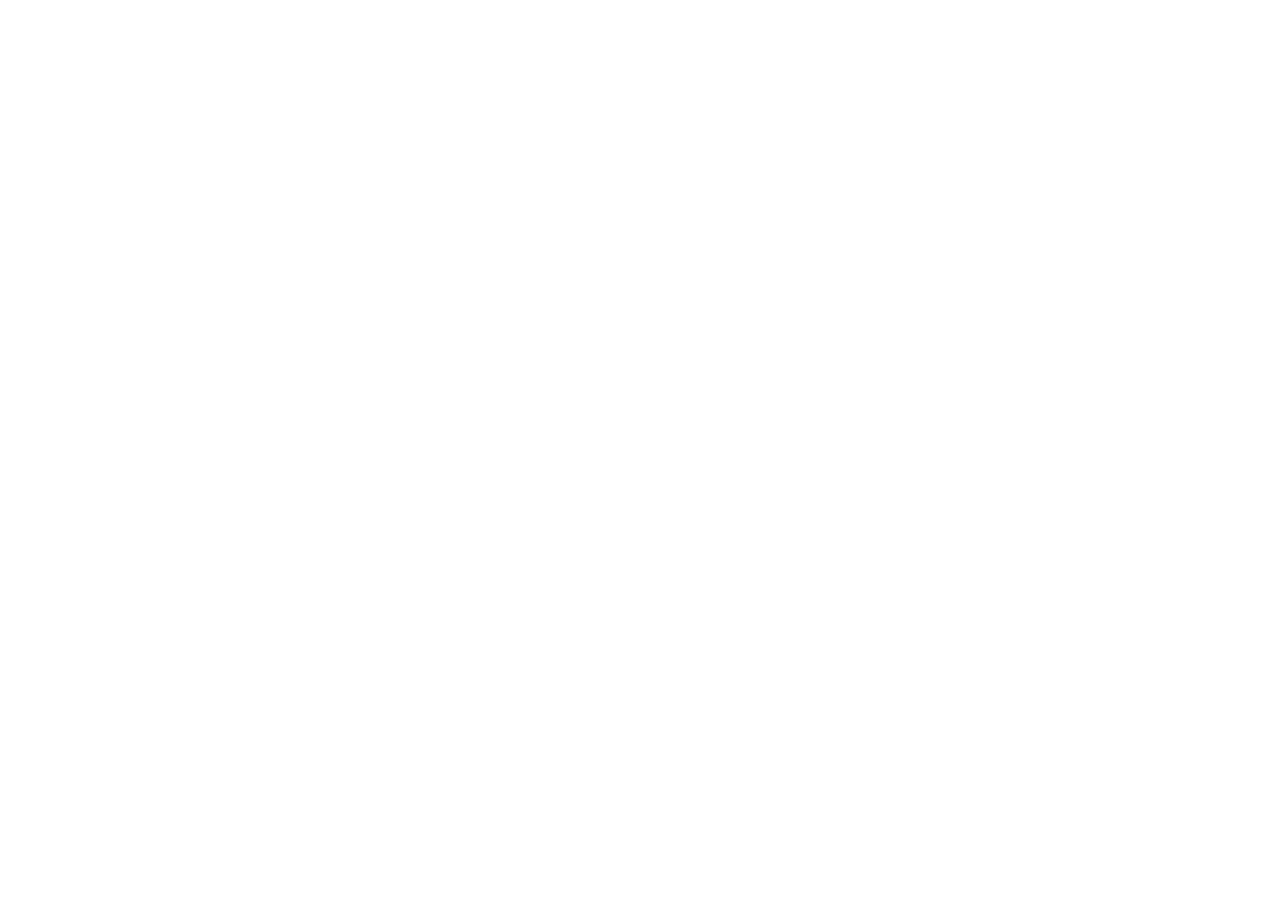
==== insta-landing-page/index.html @ 33206561 "adding initial files" ====
<!DOCTYPE html>
<html lang="en">
<head>
	<meta charset="UTF-8">
	<meta name="viewport" content="width=device-width, initial-scale=1.0">
	<link rel="stylesheet" href="style.css">
	<title>Instagram landing page</title>
</head>
<body>

</body>
</html>
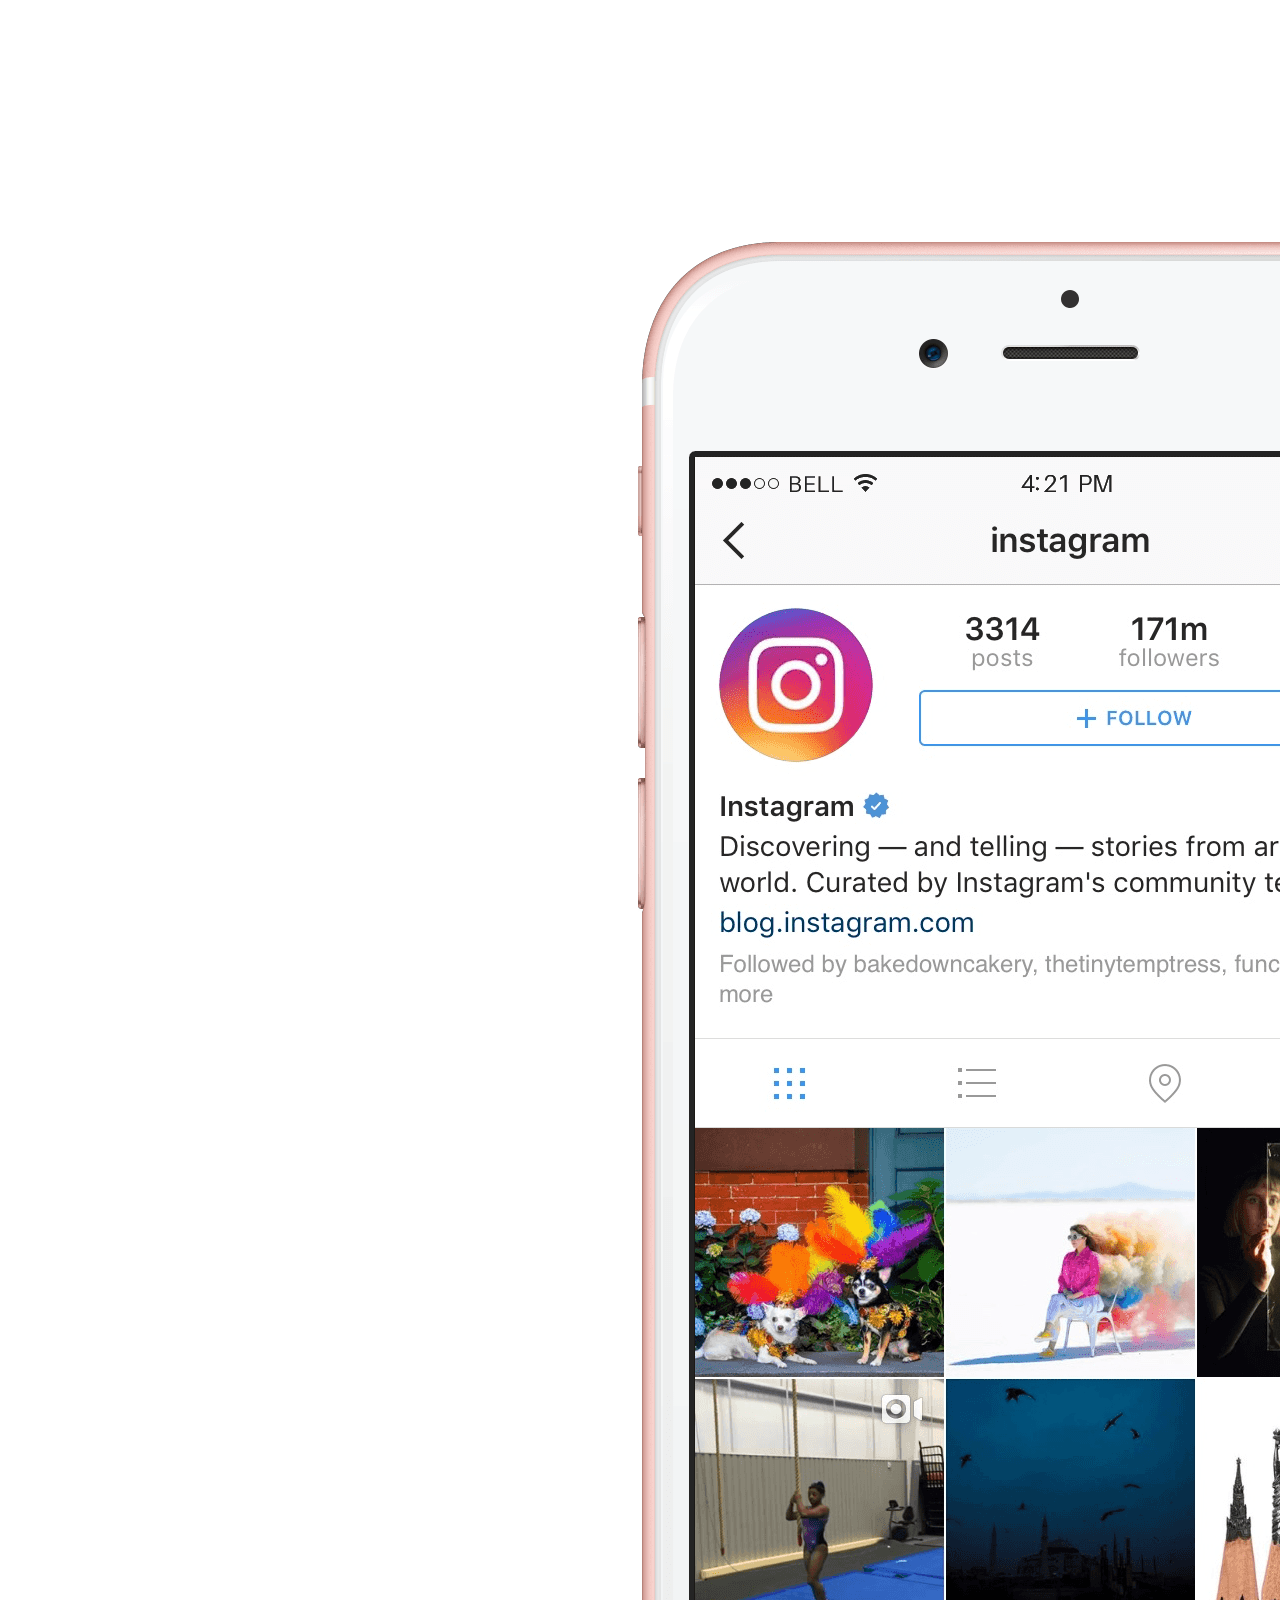
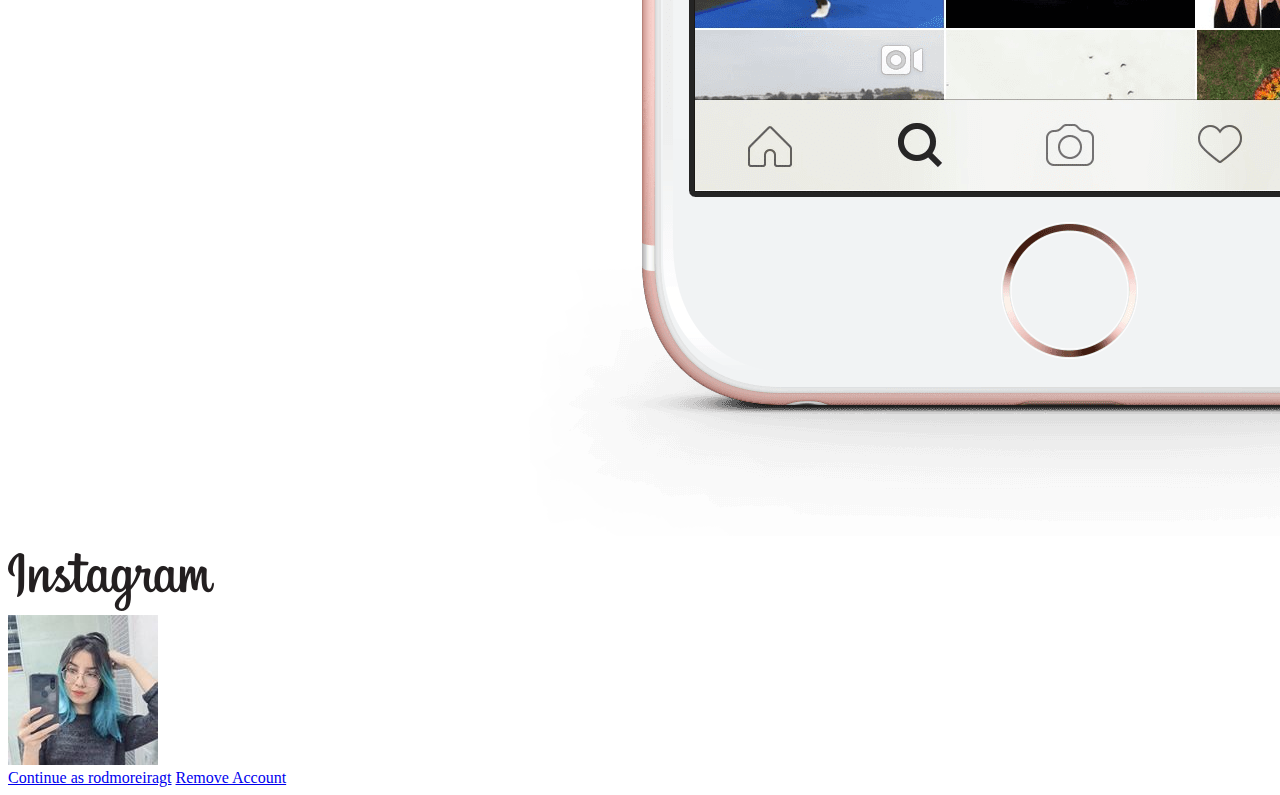
==== commit c9339cd9: "html basic structure ok" ====
--- a/insta-landing-page/index.html
+++ b/insta-landing-page/index.html
@@ -7,6 +7,20 @@
 	<title>Instagram landing page</title>
 </head>
 <body>
-
+	<div class="instagram-wrapper">
+		<div class="instagram-phone">
+			<img src="./img/instagram-celular.png" alt="smartphone">
+		</div>
+		<div class="instagram-continue">
+			<div class="group">
+				<img src="./img/instagram-logo.png" class="instagram-logo" alt="instagram logo">
+				<div class="profile-photo">
+					<img src="./img/perfil-instagram.jpg" alt="profile photo">
+				</div>
+				<a href="#" class="instagram-login">Continue as rodmoreiragt</a>
+				<a href="#" class="instagram-logout">Remove Account</a>
+			</div>
+		</div>
+	</div>
 </body>
 </html>
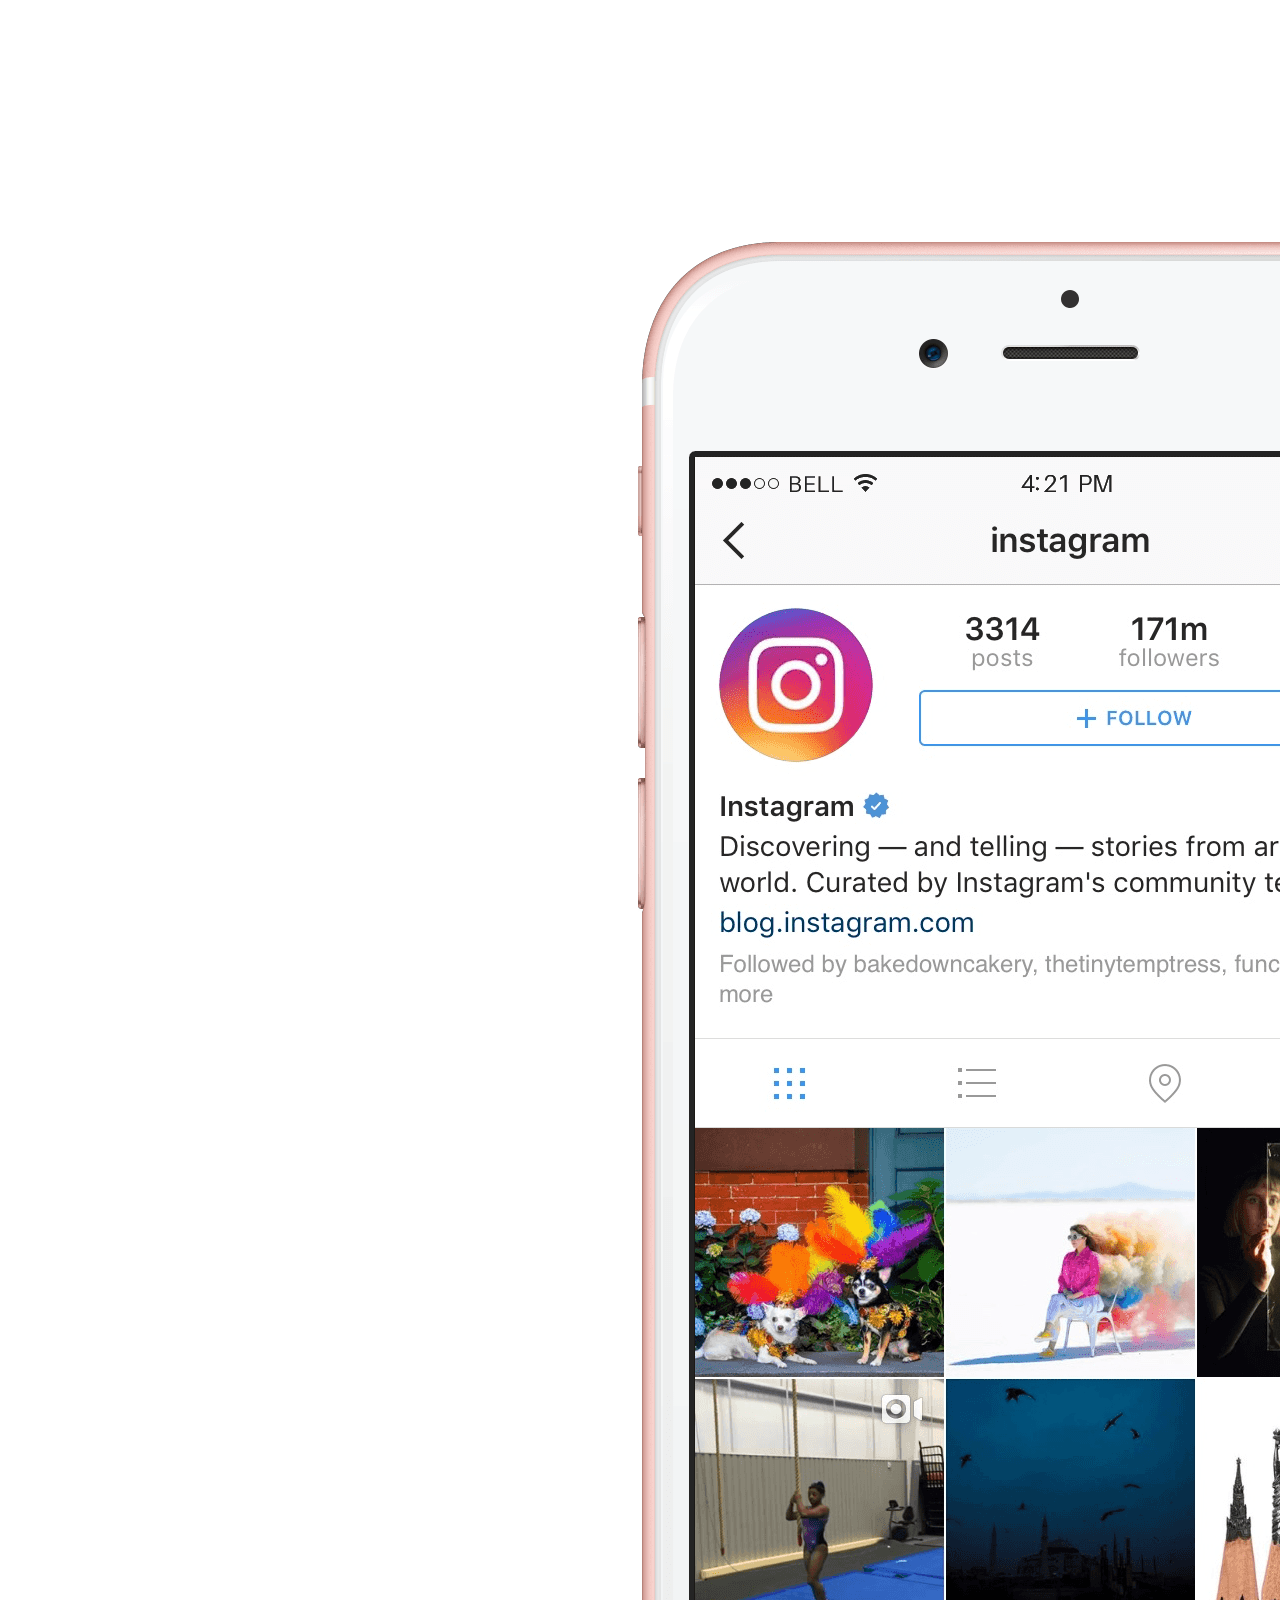
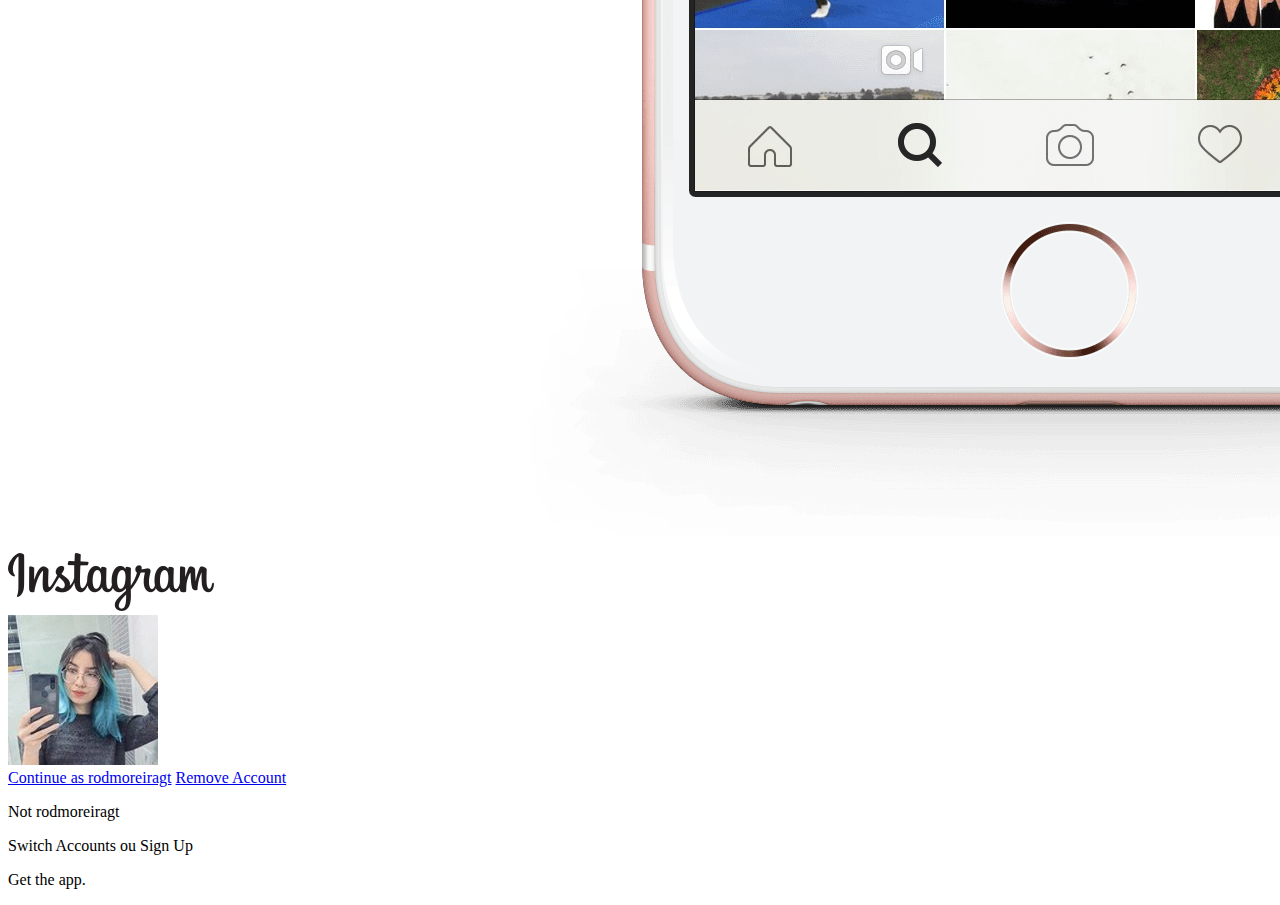
==== commit 63986281: "finishing html structure" ====
--- a/insta-landing-page/index.html
+++ b/insta-landing-page/index.html
@@ -20,6 +20,21 @@
 				<a href="#" class="instagram-login">Continue as rodmoreiragt</a>
 				<a href="#" class="instagram-logout">Remove Account</a>
 			</div>
+			<div class="group">
+				<p class="not-account">Not rodmoreiragt</p>
+				<p class="notaccount">
+					<span class="link-blue">Switch Accounts</span>
+					ou
+					<span class="link-blue">Sign Up</span>
+				</p>
+			</div>
+			<div class="get-the-app">
+				<p class="get-app">Get the app.</p>
+				<div class="download">
+					<a href="#" class="app-download"></a>
+					<a href="#" class="app-download"></a>
+				</div>
+			</div>
 		</div>
 	</div>
 </body>
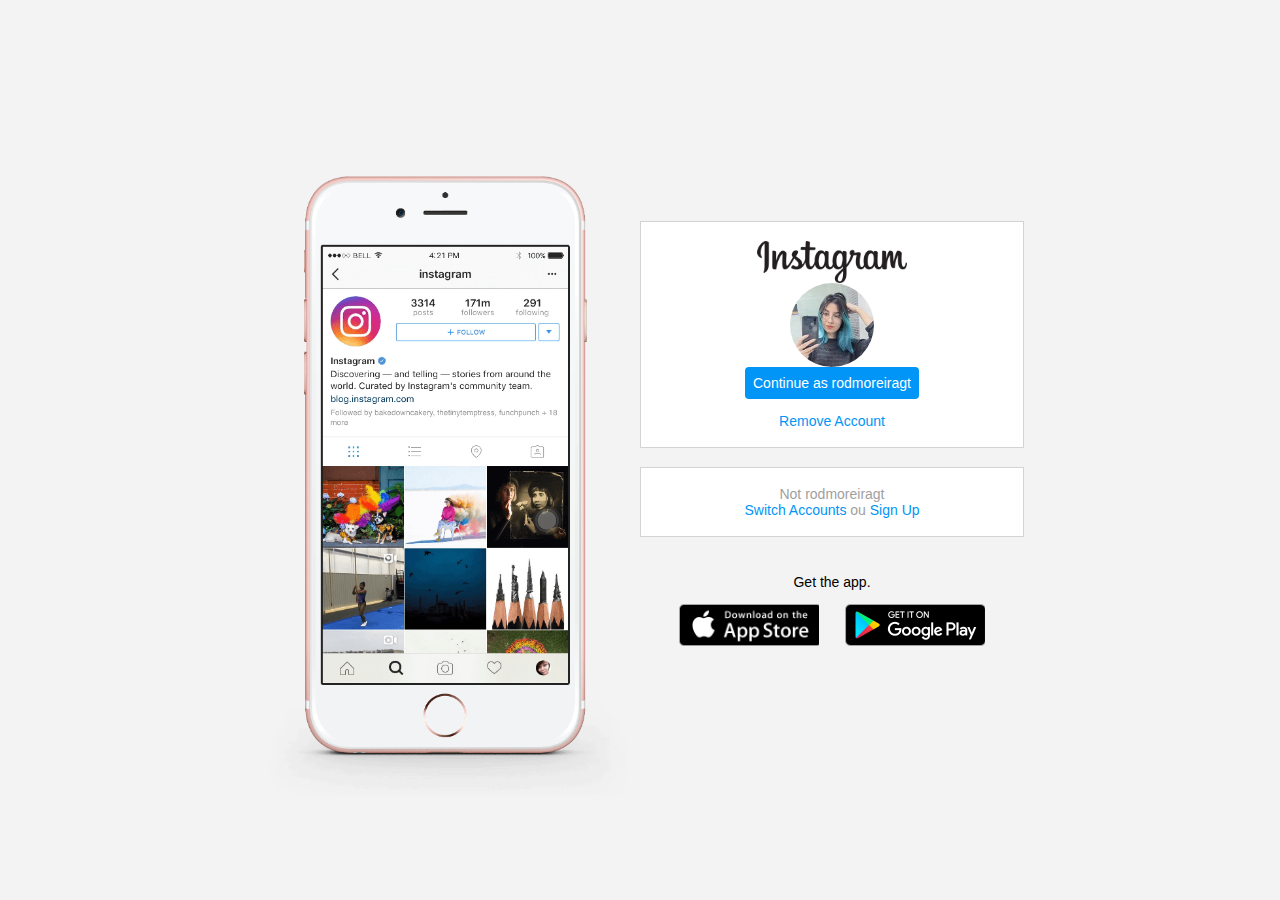
==== commit 6334daec: "fixing html class names" ====
--- a/insta-landing-page/index.html
+++ b/insta-landing-page/index.html
@@ -22,7 +22,7 @@
 			</div>
 			<div class="group">
 				<p class="not-account">Not rodmoreiragt</p>
-				<p class="notaccount">
+				<p class="not-account">
 					<span class="link-blue">Switch Accounts</span>
 					ou
 					<span class="link-blue">Sign Up</span>
--- a/insta-landing-page/style.css
+++ b/insta-landing-page/style.css
@@ -0,0 +1,129 @@
+* {
+	padding: 0;
+	margin: 0;
+	box-sizing: border-box;
+	text-decoration: none;
+	font-family: sans-serif;
+	font-size: 14px;
+}
+
+body {
+	width: 100%;
+	min-height: 100vh;
+	background-color: rgb(243, 243, 243);
+	margin: 0;
+	padding: 0;
+	display: flex;
+	justify-content: center;
+}
+
+.instagram-wrapper {
+	display: flex;
+	align-items: center;
+	justify-content: start;
+	width: 60%;
+	height: 100vh;
+}
+
+.instagram-phone {
+	display: flex;
+	align-items: center;
+	justify-content: center;
+	width: 50%;
+}
+
+.instagram-phone img {
+	height: 50rem;
+}
+
+.instagram-continue {
+	display: flex;
+	align-items: center;
+	justify-content: space-around;
+	flex-direction: column;
+	width: 50%;
+	min-height: 34rem;
+}
+
+.group {
+	display: flex;
+	justify-content: space-between;
+	align-items: center;
+	flex-direction: column;
+	background-color: #ffffff;
+	width: 100%;
+	padding: 1.3rem 0;
+	border: 1px solid lightgray;
+}
+
+.group:nth-child(1) {
+	min-width: 19rem;
+}
+
+.instagram-logo {
+	height: 3rem;
+}
+
+.profile-photo {
+	display: flex;
+	justify-content: center;
+	align-items: center;
+	border-radius: 50%;
+	overflow: hidden;
+}
+
+.profile-photo img {
+	height: 6rem;
+}
+
+.instagram-login {
+	background-color: #0095f6;
+	color: #ffffff;
+	padding: 8px;
+	border-radius: 4px;
+}
+
+.instagram-logout {
+	color: #0095f6;
+	margin-top: 1rem;
+}
+
+.not-account {
+	color: rgb(160, 160, 160);
+}
+
+.link-blue {
+	color: #0095f6;
+}
+
+.get-the-app {
+	display: flex;
+	flex-direction: column;
+	align-items: center;
+	justify-content: center;
+	width: 100%;
+	padding: 1.3rem 0;
+}
+
+.download {
+	display: flex;
+	width: 100%;
+	justify-content: space-evenly;
+	align-items: center;
+	padding: 1rem;
+}
+
+.app-download {
+	height: 3rem;
+	width: 10rem;
+	background-size: cover;
+}
+
+.app-download:nth-child(1) {
+	background-image: url('./img/apple-button.png');
+}
+
+.app-download:nth-child(2) {
+	background-image: url('./img/googleplay-button.png');
+}
+
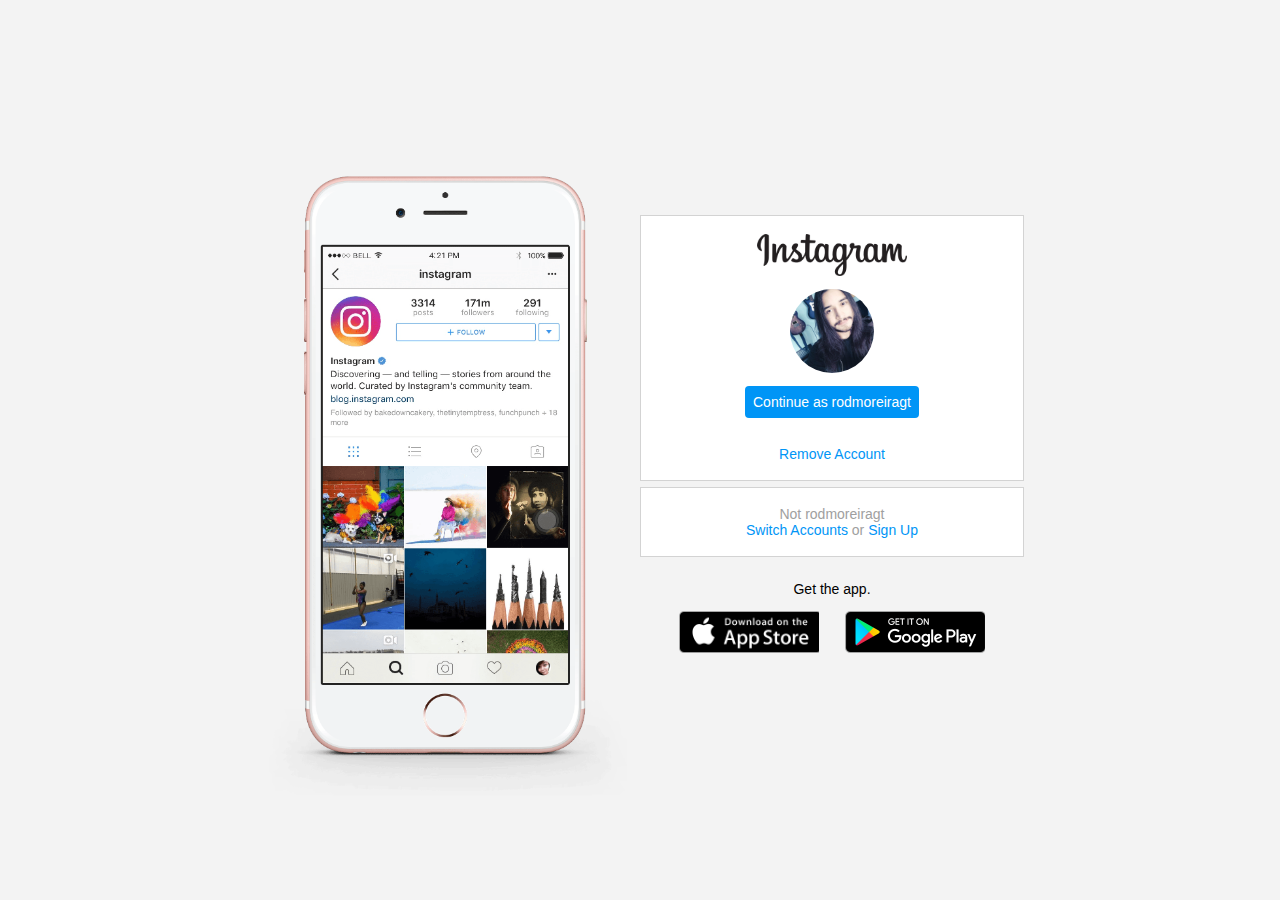
==== commit db2a0174: "adding media queries and fixing bugs" ====
--- a/insta-landing-page/index.html
+++ b/insta-landing-page/index.html
@@ -24,7 +24,7 @@
 				<p class="not-account">Not rodmoreiragt</p>
 				<p class="not-account">
 					<span class="link-blue">Switch Accounts</span>
-					ou
+					or
 					<span class="link-blue">Sign Up</span>
 				</p>
 			</div>
--- a/insta-landing-page/style.css
+++ b/insta-landing-page/style.css
@@ -57,7 +57,7 @@
 }
 
 .group:nth-child(1) {
-	min-width: 19rem;
+	min-height: 19rem;
 }
 
 .instagram-logo {
@@ -127,3 +127,31 @@
 	background-image: url('./img/googleplay-button.png');
 }
 
+@media (max-width: 1024px) {
+	.instagram-wrapper {
+		width: 90%;
+	}
+}
+
+@media (max-width: 650px) {
+
+	.body {
+		background-color: #ffffff;
+	}
+
+	.instagram-wrapper {
+		width: 90%;
+	}
+
+	.instagram-phone {
+		display: none;
+	}
+
+	.instagram-continue {
+		width: 100%;
+	}
+
+	.group {
+		border: 1px solid transparent;
+	}
+}
